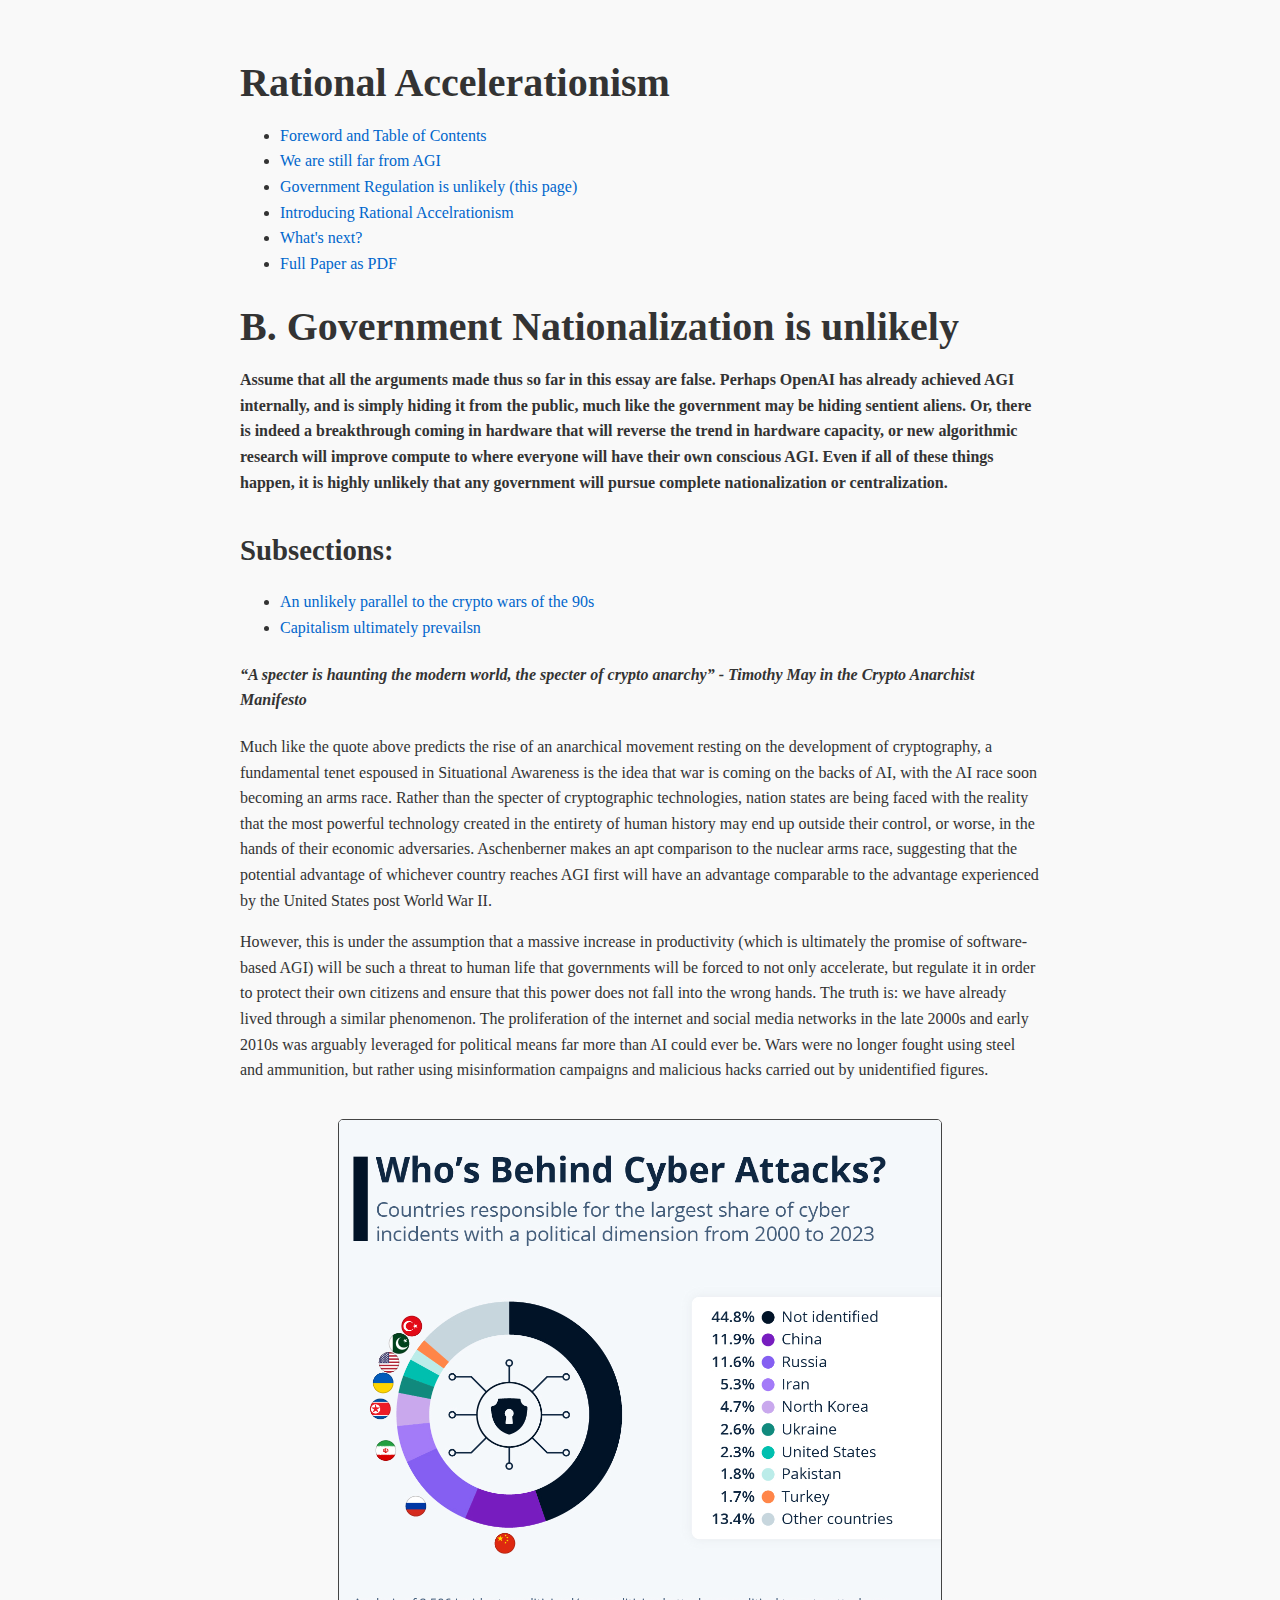
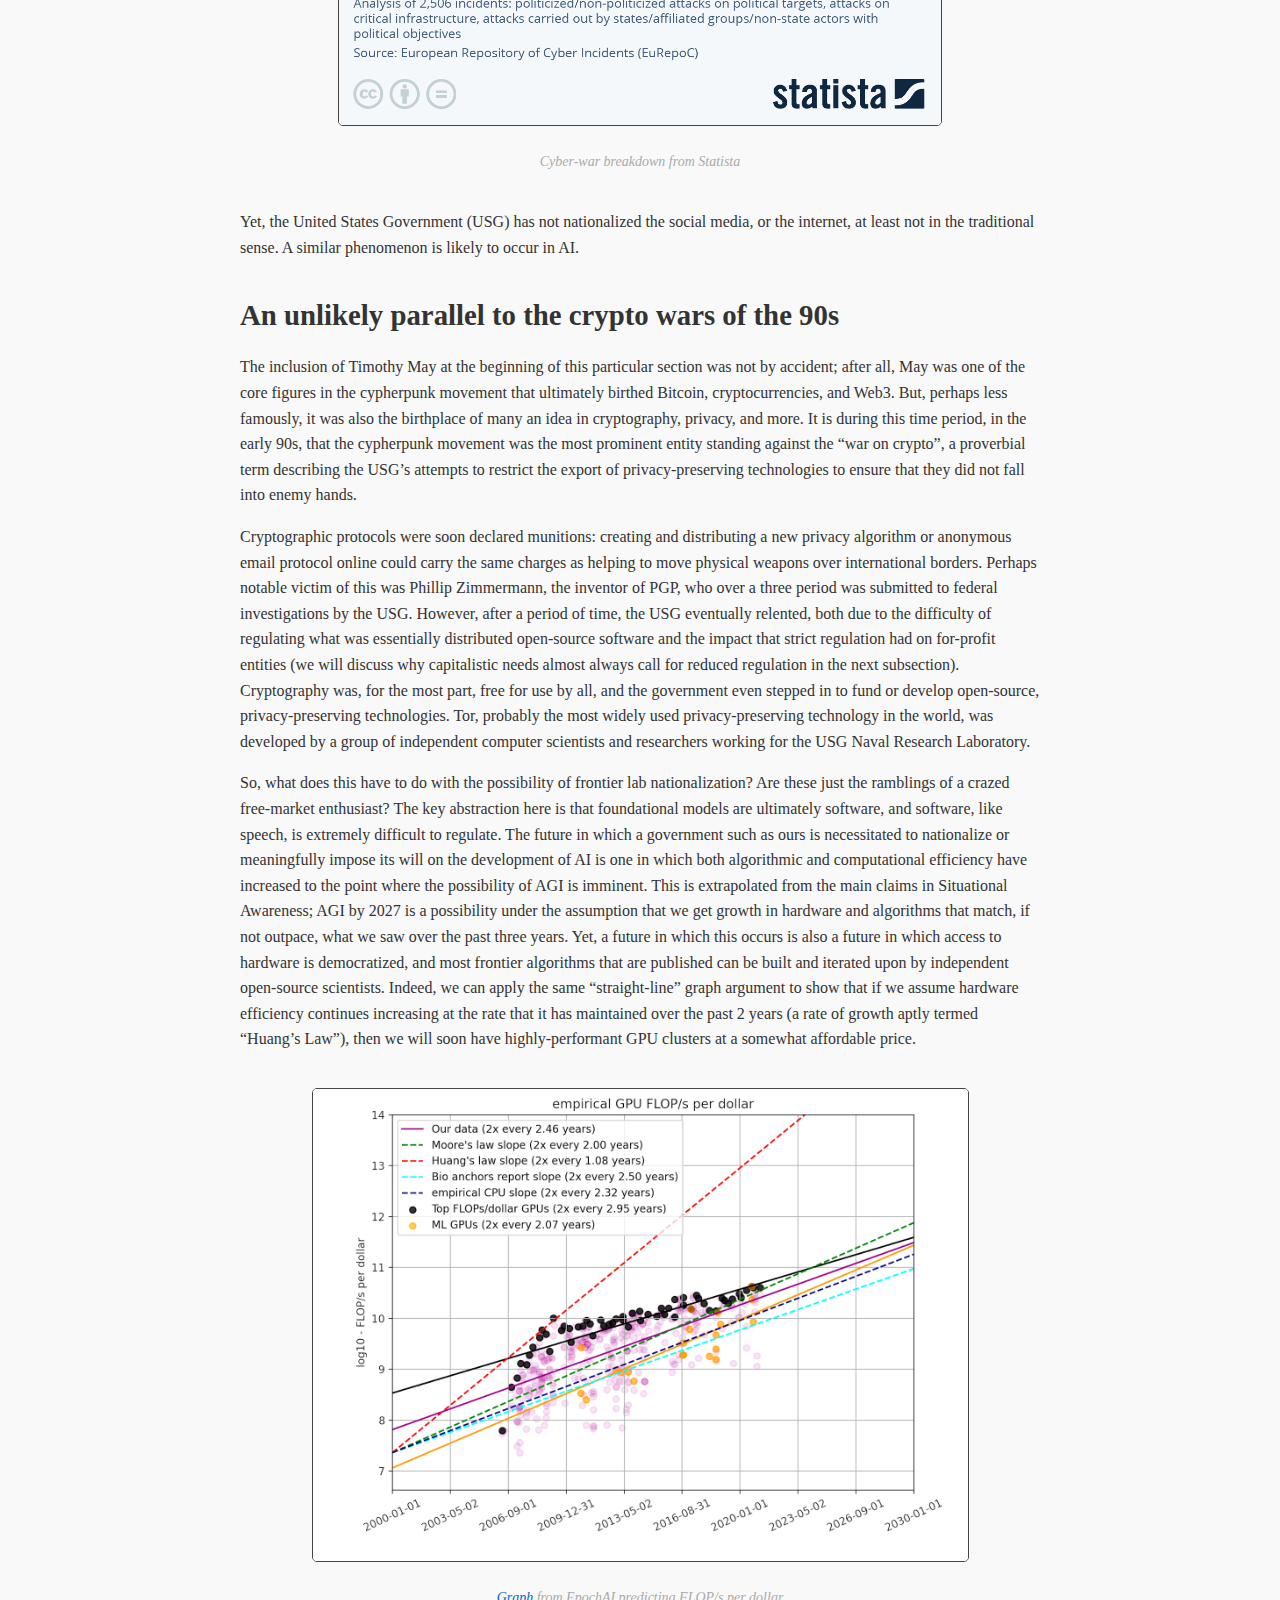
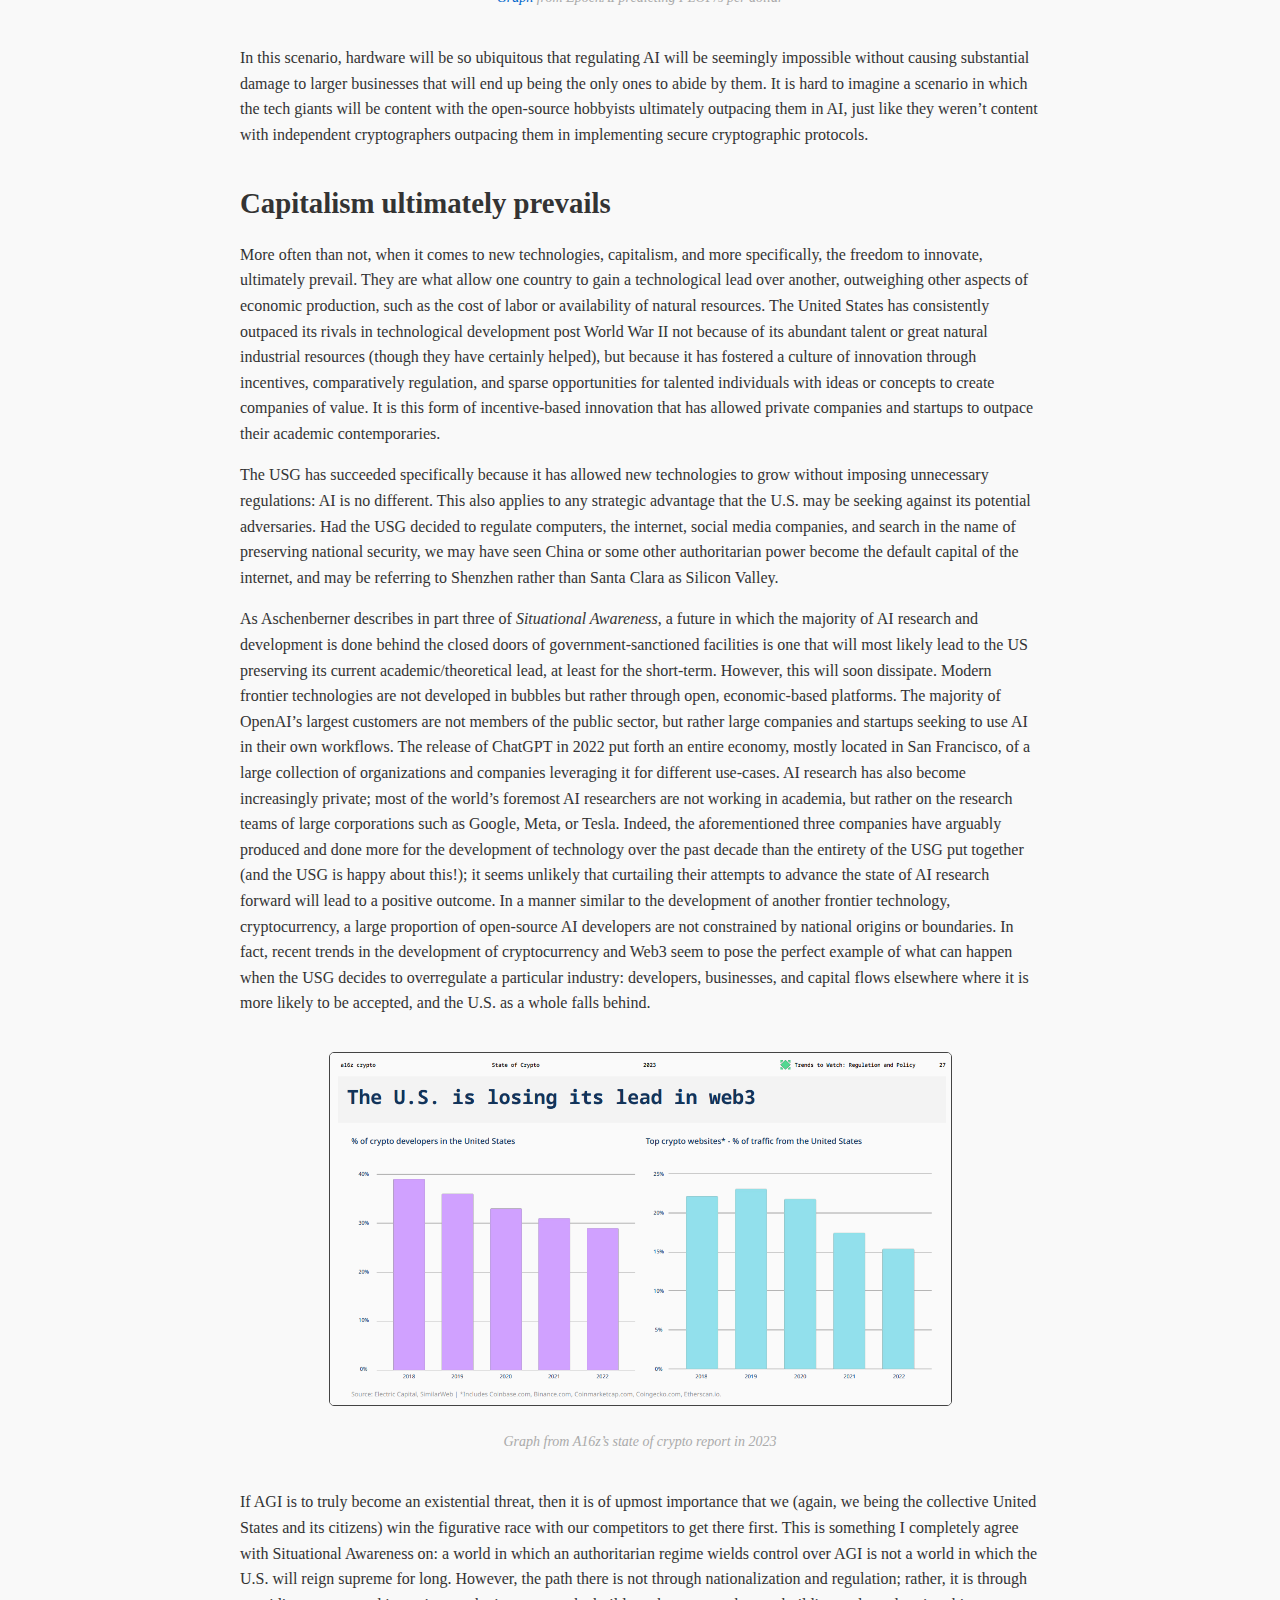
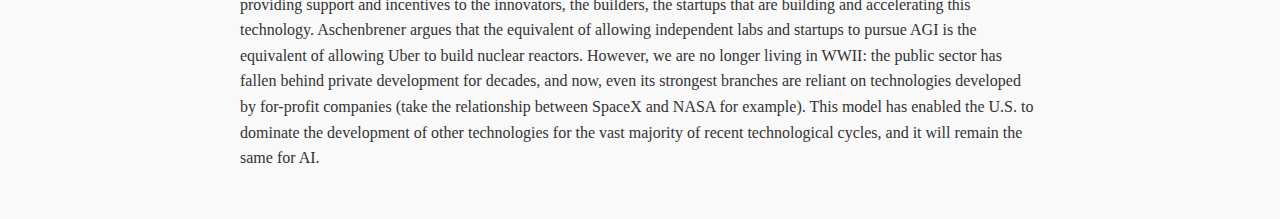
==== part-b.html @ 89eb9586 "Initial Commit" ====
<!DOCTYPE html>
<html lang="en">
<head>
    <meta charset="UTF-8">
    <meta name="viewport" content="width=device-width, initial-scale=1.0">
    <title> Government Nationalization is unlikely</title>
    <link rel="stylesheet" href="styles.css">
</head>
<header>
    <h1>Rational Accelerationism</h1>
    <nav>
        <ul>
            <li><a href="index.html">Foreword and Table of Contents</a></li>
            <li><a href="part-a.html">We are still far from AGI</a></li>
            <li><a href="part-b.html">Government Regulation is unlikely (this page)</a></li>
            <li><a href="part-c.html">Introducing Rational Accelrationism</a></li>
            <li><a href="part-d.html">What's next?</a></li>
            <li><a href = "images\rational-accelrationism.pdf">Full Paper as PDF</a></li>
        </ul>
    </nav>
</header>
<body>
    <main>
        <h1>B. Government Nationalization is unlikely</h1>
        
        <p class="summary"><strong>Assume that all the arguments made thus so far in this essay are false. Perhaps OpenAI has already achieved AGI internally, and is simply hiding it from the public, much like the government may be hiding sentient aliens. Or, there is indeed a breakthrough coming in hardware that will reverse the trend in hardware capacity, or new algorithmic research will improve compute to where everyone will have their own conscious AGI. Even if all of these things happen, it is highly unlikely that any government will pursue complete nationalization or centralization.
        </strong></p>

        
        <nav class="contents">
            <h2>Subsections:</h2>
            <ul>
                <li><a href="#cryptowars">An unlikely parallel to the crypto wars of the 90s</a></li>
                <li><a href="#capitalism">Capitalism ultimately prevailsn</a></li>
            </ul>
        </nav>
        <article>
            <h4><i>“A specter is haunting the modern world, the specter of crypto anarchy” - Timothy May in the Crypto Anarchist Manifesto

            </i></h4>

            <p>Much like the quote above predicts the rise of an anarchical movement resting on the development of cryptography, a fundamental tenet espoused in Situational Awareness is the idea that war is coming on the backs of AI, with the AI race soon becoming an arms race. Rather than the specter of cryptographic technologies, nation states are being faced with the reality that the most powerful technology created in the entirety of human history may end up outside their control, or worse, in the hands of their economic adversaries. Aschenberner makes an apt comparison to the nuclear arms race, suggesting that the potential advantage of whichever country reaches AGI first will have an advantage comparable to the advantage experienced by the United States post World War II. 
            </p>
            <p>However, this is under the assumption that a massive increase in productivity (which is ultimately the promise of software-based AGI) will be such a threat to human life that governments will be forced to not only accelerate, but regulate it in order to protect their own citizens and ensure that this power does not fall into the wrong hands. The truth is: we have already lived through a similar phenomenon. The proliferation of the internet and social media networks in the late 2000s and early 2010s was arguably leveraged for political means far more than AI could ever be. Wars were no longer fought using steel and ammunition, but rather using misinformation campaigns and malicious hacks carried out by unidentified figures.
            </p>
            <figure>
                <img src="images/cyber.png" alt="Cyber Attacks ">
                <figcaption>Cyber-war breakdown from Statista
                </figcaption>
            </figure>
            <p>Yet, the United States Government (USG) has not nationalized the social media, or the internet, at least not in the traditional sense. A similar phenomenon is likely to occur in AI. 
            </p>
        </article>
        <section id="cryptowars">
            <h2>An unlikely parallel to the crypto wars of the 90s
            </h2>
            <article>
                <p>The inclusion of Timothy May at the beginning of this particular section was not by accident; after all, May was one of the core figures in the cypherpunk movement that ultimately birthed Bitcoin, cryptocurrencies, and Web3. But, perhaps less famously, it was also the birthplace of many an idea in cryptography, privacy, and more. It is during this time period, in the early 90s, that the cypherpunk movement was the most prominent entity standing against the “war on crypto”, a proverbial term describing the USG’s attempts to restrict the export of privacy-preserving technologies to ensure that they did not fall into enemy hands.
                </p>
                <p>Cryptographic protocols were soon declared munitions: creating and distributing a new privacy algorithm or anonymous email protocol online could carry the same charges as helping to move physical weapons over international borders. Perhaps notable victim of this was Phillip Zimmermann, the inventor of PGP, who over a three period was submitted to federal investigations by the USG. However, after a period of time, the USG eventually relented, both due to the difficulty of regulating what was essentially distributed open-source software and the impact that strict regulation had on for-profit entities (we will discuss why capitalistic needs almost always call for reduced regulation in the next subsection). Cryptography was, for the most part, free for use by all, and the government even stepped in to fund or develop open-source, privacy-preserving technologies. Tor, probably the most widely used privacy-preserving technology in the world, was developed by a group of independent computer scientists and researchers working for the USG Naval Research Laboratory. 
                </p>
                <p>So, what does this have to do with the possibility of frontier lab nationalization? Are these just the ramblings of a crazed free-market enthusiast? The key abstraction here is that foundational models are ultimately software, and software, like speech, is extremely difficult to regulate. The future in which a government such as ours is necessitated to nationalize or meaningfully impose its will on the development of AI is one in which both algorithmic and computational efficiency have increased to the point where the possibility of AGI is imminent. This is extrapolated from the main claims in Situational Awareness; AGI by 2027 is a possibility under the assumption that we get growth in hardware and algorithms that match, if not outpace, what we saw over the past three years. Yet, a future in which this occurs is also a future in which access to hardware is democratized, and most frontier algorithms that are published can be built and iterated upon by independent open-source scientists. Indeed, we can apply the same “straight-line” graph argument to show that if we assume hardware efficiency continues increasing at the rate that it has maintained over the past 2 years (a rate of growth aptly termed “Huang’s Law”), then we will soon have highly-performant GPU clusters at a somewhat affordable price.</p>
                <figure>
                    <img src="images/GPU.png" alt="Compute Cost per dollar">
                    <figcaption> <a href = "https://epochai.org/blog/trends-in-gpu-price-performance">Graph</a> from EpochAI predicting FLOP/s per dollar</figcaption>
                </figure>
                <p>In this scenario, hardware will be so ubiquitous that regulating AI will be seemingly impossible without causing substantial damage to larger businesses that will end up being the only ones to abide by them. It is hard to imagine a scenario in which the tech giants will be content with the open-source hobbyists ultimately outpacing them in AI, just like they weren’t content with independent cryptographers outpacing them in implementing secure cryptographic protocols. </p>
            </article>
        </section>
        
        <section id="capitalism">
            <h2>Capitalism ultimately prevails</h2>
           <article>
            <p>	More often than not, when it comes to new technologies, capitalism, and more specifically, the freedom to innovate, ultimately prevail. They are what allow one country to gain a technological lead over another, outweighing other aspects of economic production, such as the cost of labor or availability of natural resources. The United States has consistently outpaced its rivals in technological development post World War II not because of its abundant talent or great natural industrial resources (though they have certainly helped), but because it has fostered a culture of innovation through incentives, comparatively regulation, and sparse opportunities for talented individuals with ideas or concepts to create companies of value. It is this form of incentive-based innovation that has allowed private companies and startups to outpace their academic contemporaries. 
            </p>
          
            <p>The USG has succeeded specifically because it has allowed new technologies to grow without imposing unnecessary regulations: AI is no different. This also applies to any strategic advantage that the U.S. may be seeking against its potential adversaries. Had the USG decided to regulate computers, the internet, social media companies, and search in the name of preserving national security, we may have seen China or some other authoritarian power become the default capital of the internet, and may be referring to Shenzhen rather than Santa Clara as Silicon Valley. </p>
        <p>As Aschenberner describes in part three of <i>Situational Awareness</i>, a future in which the majority of AI research and development is done behind the closed doors of government-sanctioned facilities is one that will most likely lead to the US preserving its current academic/theoretical lead, at least for the short-term. However, this will soon dissipate. Modern frontier technologies are not developed in bubbles but rather through open, economic-based platforms. The majority of OpenAI’s largest customers are not members of the public sector, but rather large companies and startups seeking to use AI in their own workflows. The release of ChatGPT in 2022 put forth an entire economy, mostly located in San Francisco, of a large collection of organizations and companies leveraging it for different use-cases. AI research has also become increasingly private; most of the world’s foremost AI researchers are not working in academia, but rather on the research teams of large corporations such as Google, Meta, or Tesla. Indeed, the aforementioned three companies have arguably produced and done more for the development of technology over the past decade than the entirety of the USG put together (and the USG is happy about this!); it seems unlikely that curtailing their attempts to advance the state of AI research forward will lead to a positive outcome.  In a manner similar to the development of another frontier technology, cryptocurrency, a large proportion of open-source AI developers are not constrained by national origins or boundaries. In fact, recent trends in the development of cryptocurrency and Web3 seem to pose the perfect example of what can happen when the USG decides to overregulate a particular industry: developers, businesses, and capital flows elsewhere where it is more likely to be accepted, and the U.S. as a whole falls behind.
        </p>
        <figure>
            <img src="images/web3.png" alt="Lack of Web3">
            <figcaption>Graph from A16z’s state of crypto report in 2023
            </figcaption>
        </figure>
        <p>
            If AGI is to truly become an existential threat, then it is of upmost importance that we (again, we being the collective United States and its citizens) win the figurative race with our competitors to get there first. This is something I completely agree with Situational Awareness on: a world in which an authoritarian regime wields control over AGI is not a world in which the U.S. will reign supreme for long. However, the path there is not through nationalization and regulation; rather, it is through providing support and incentives to the innovators, the builders, the startups that are building and accelerating this technology. Aschenbrener argues that the equivalent of allowing independent labs and startups to pursue AGI is the equivalent of allowing Uber to build nuclear reactors. However, we are no longer living in WWII: the public sector has fallen behind private development for decades, and now, even its strongest branches are reliant on technologies developed by for-profit companies (take the relationship between SpaceX and NASA for example). This model has enabled the U.S. to dominate the development of other technologies for the vast majority of recent technological cycles, and it will remain the same for AI. 

            </p>

        </article>
        </section>
---- styles.css ----
body {
    font-family: 'Merriweather', serif;
    max-width: 800px;
    margin: 0 auto;
    padding: 2rem;
    line-height: 1.6;
    color: #333;
    background-color: #f9f9f9;
}

h1 {
    font-size: 2.5rem;
    margin-bottom: 0.5rem;
    line-height: 1.2;
}

.author {
    font-style: italic;
    margin-bottom: 2rem;
}

h2 {
    font-size: 1.8rem;
    margin-top: 2rem;
    margin-bottom: 1rem;
}

p {
    margin-bottom: 1rem;
}

#table-of-contents {
    margin-top: 3rem;
}

#table-of-contents p {
    font-style: italic;
    margin-bottom: 1.5rem;
}

ol {
    padding-left: 1.5rem;
}

ol ol {
    list-style-type: lower-alpha;
}

a {
    color: #0066cc;
    text-decoration: none;
}

a:hover {
    text-decoration: underline;
}

@media (max-width: 600px) {
    body {
        padding: 1rem;
    }
    
    h1 {
        font-size: 2rem;
    }
}

article img {
    display: block;
    margin: 20px auto;
    max-width: 100%;
    height: auto;
    border: 1px solid #444;
    border-radius: 5px;
}

article figcaption {
    text-align: center;
    font-style: italic;
    color: #aaa;
    margin-top: 5px;
    margin-bottom: 20px;
    font-size: 0.875em; /* Smaller font size */
}

figure {
    display: flex;
    flex-direction: column;
    align-items: center;
}
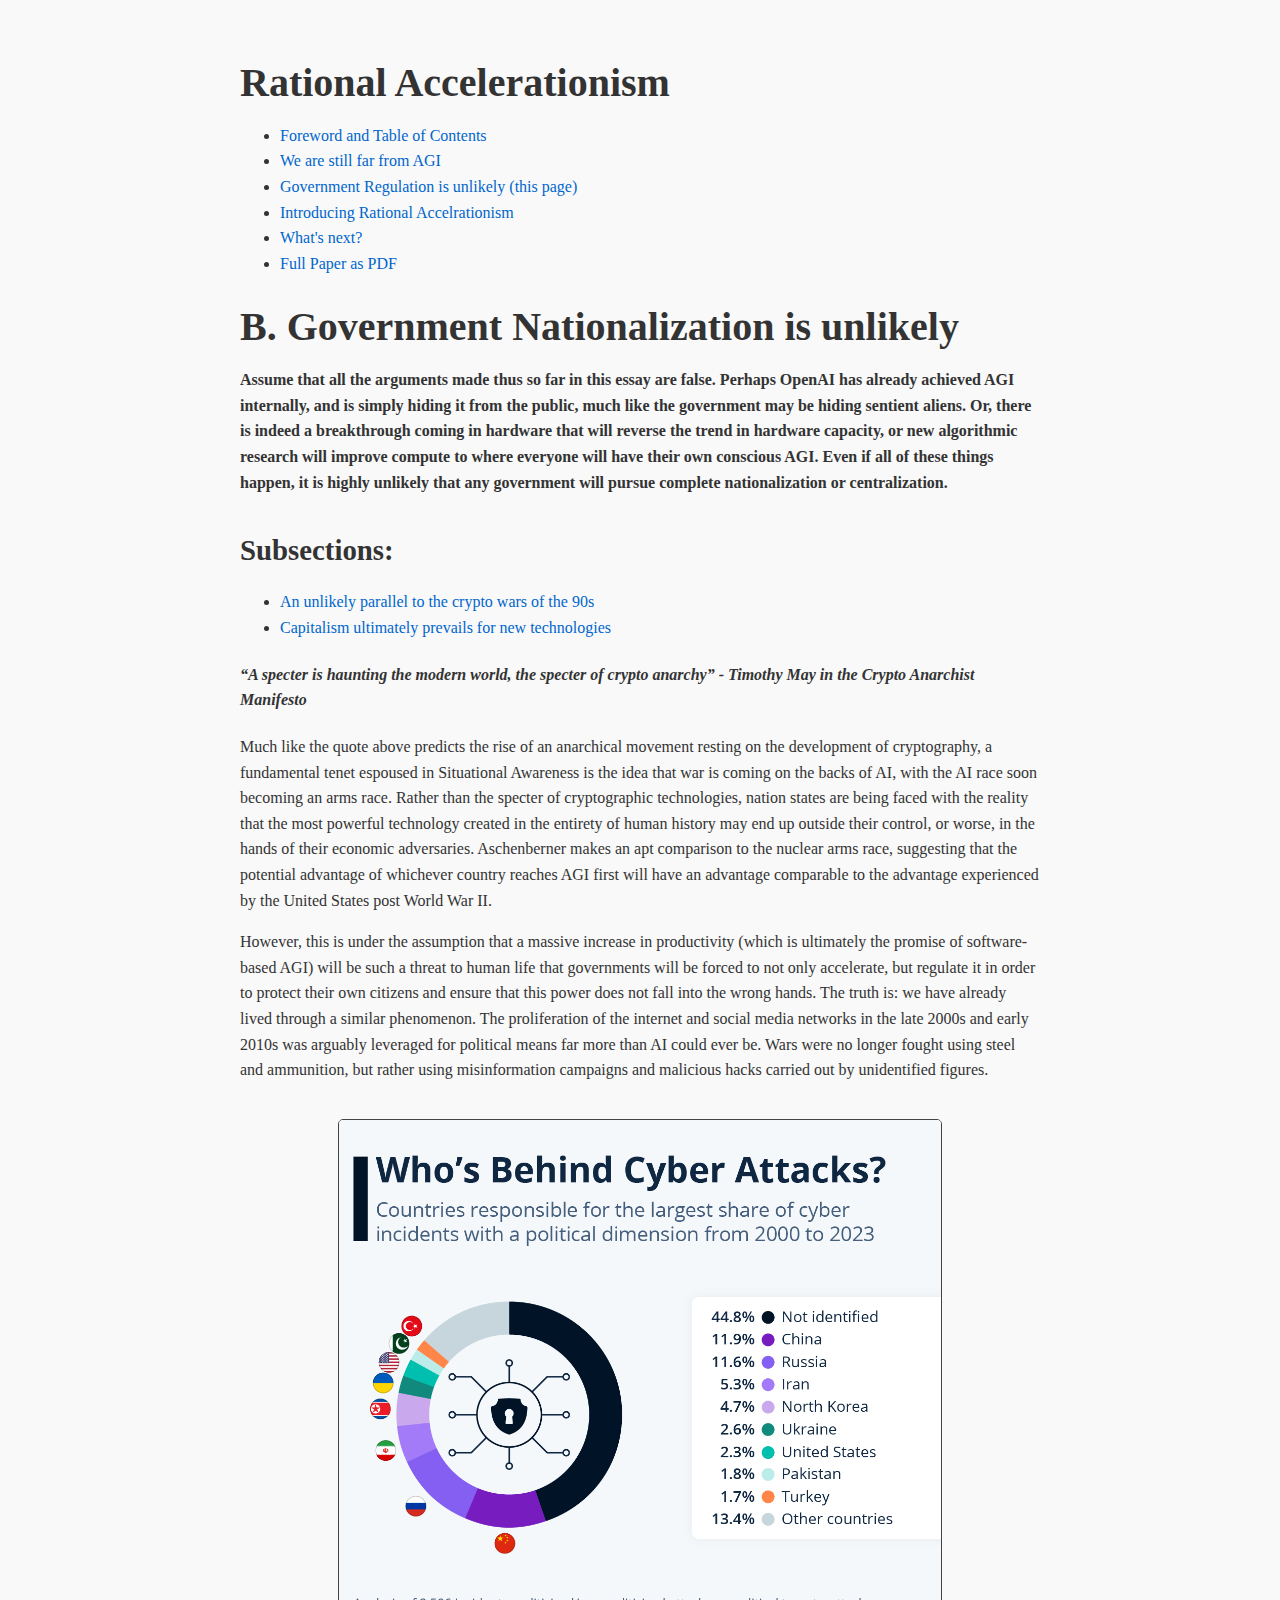
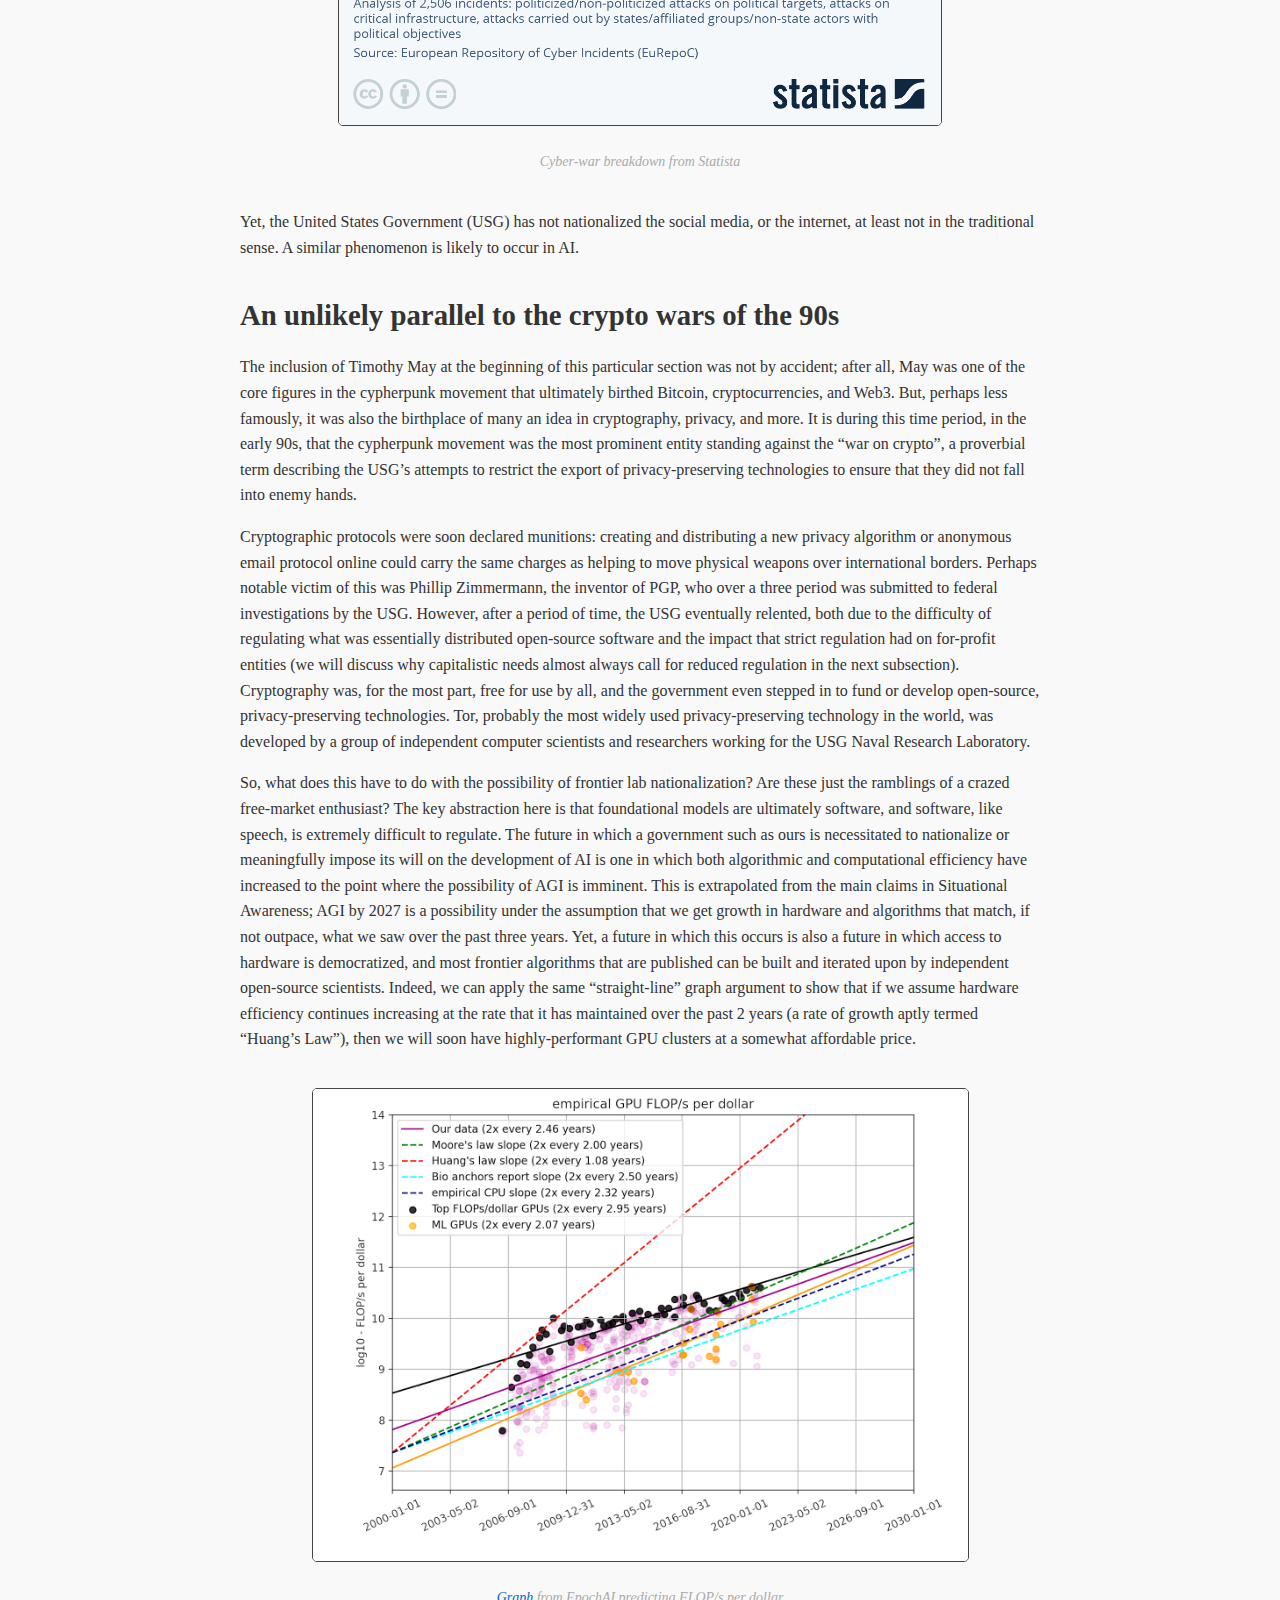
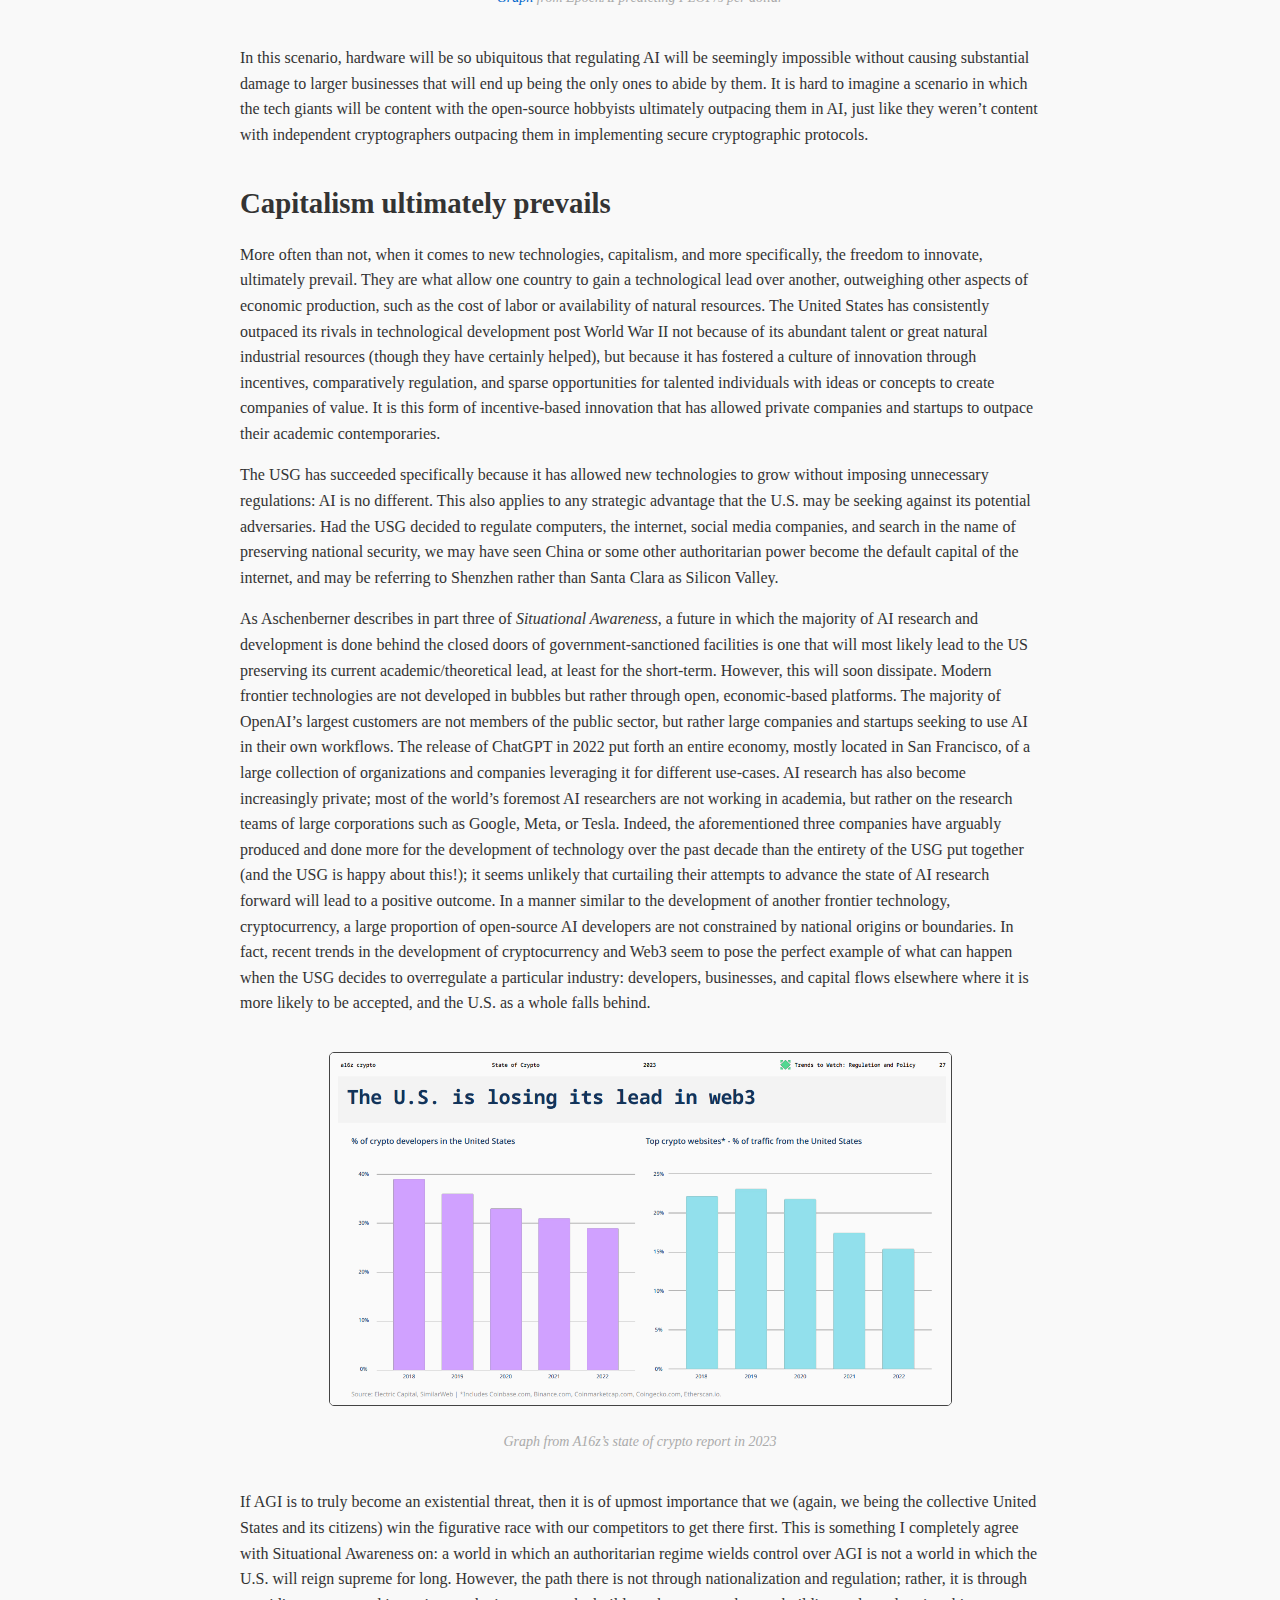
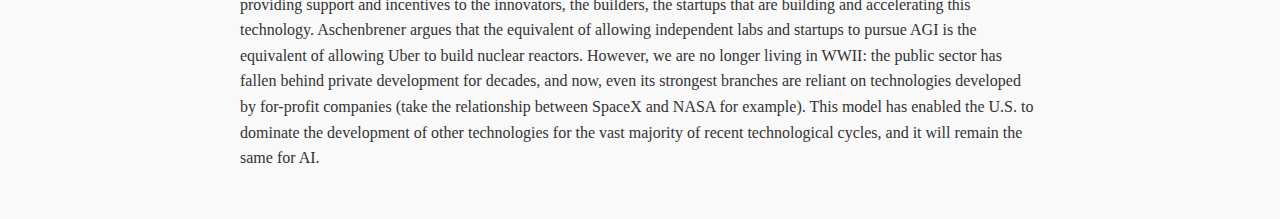
==== commit 5989d579: "Update part-b.html" ====
--- a/part-b.html
+++ b/part-b.html
@@ -31,7 +31,7 @@
             <h2>Subsections:</h2>
             <ul>
                 <li><a href="#cryptowars">An unlikely parallel to the crypto wars of the 90s</a></li>
-                <li><a href="#capitalism">Capitalism ultimately prevailsn</a></li>
+                <li><a href="#capitalism">Capitalism ultimately prevails for new technologies</a></li>
             </ul>
         </nav>
         <article>
@@ -88,4 +88,4 @@
             </p>
 
         </article>
-        </section>+        </section>
